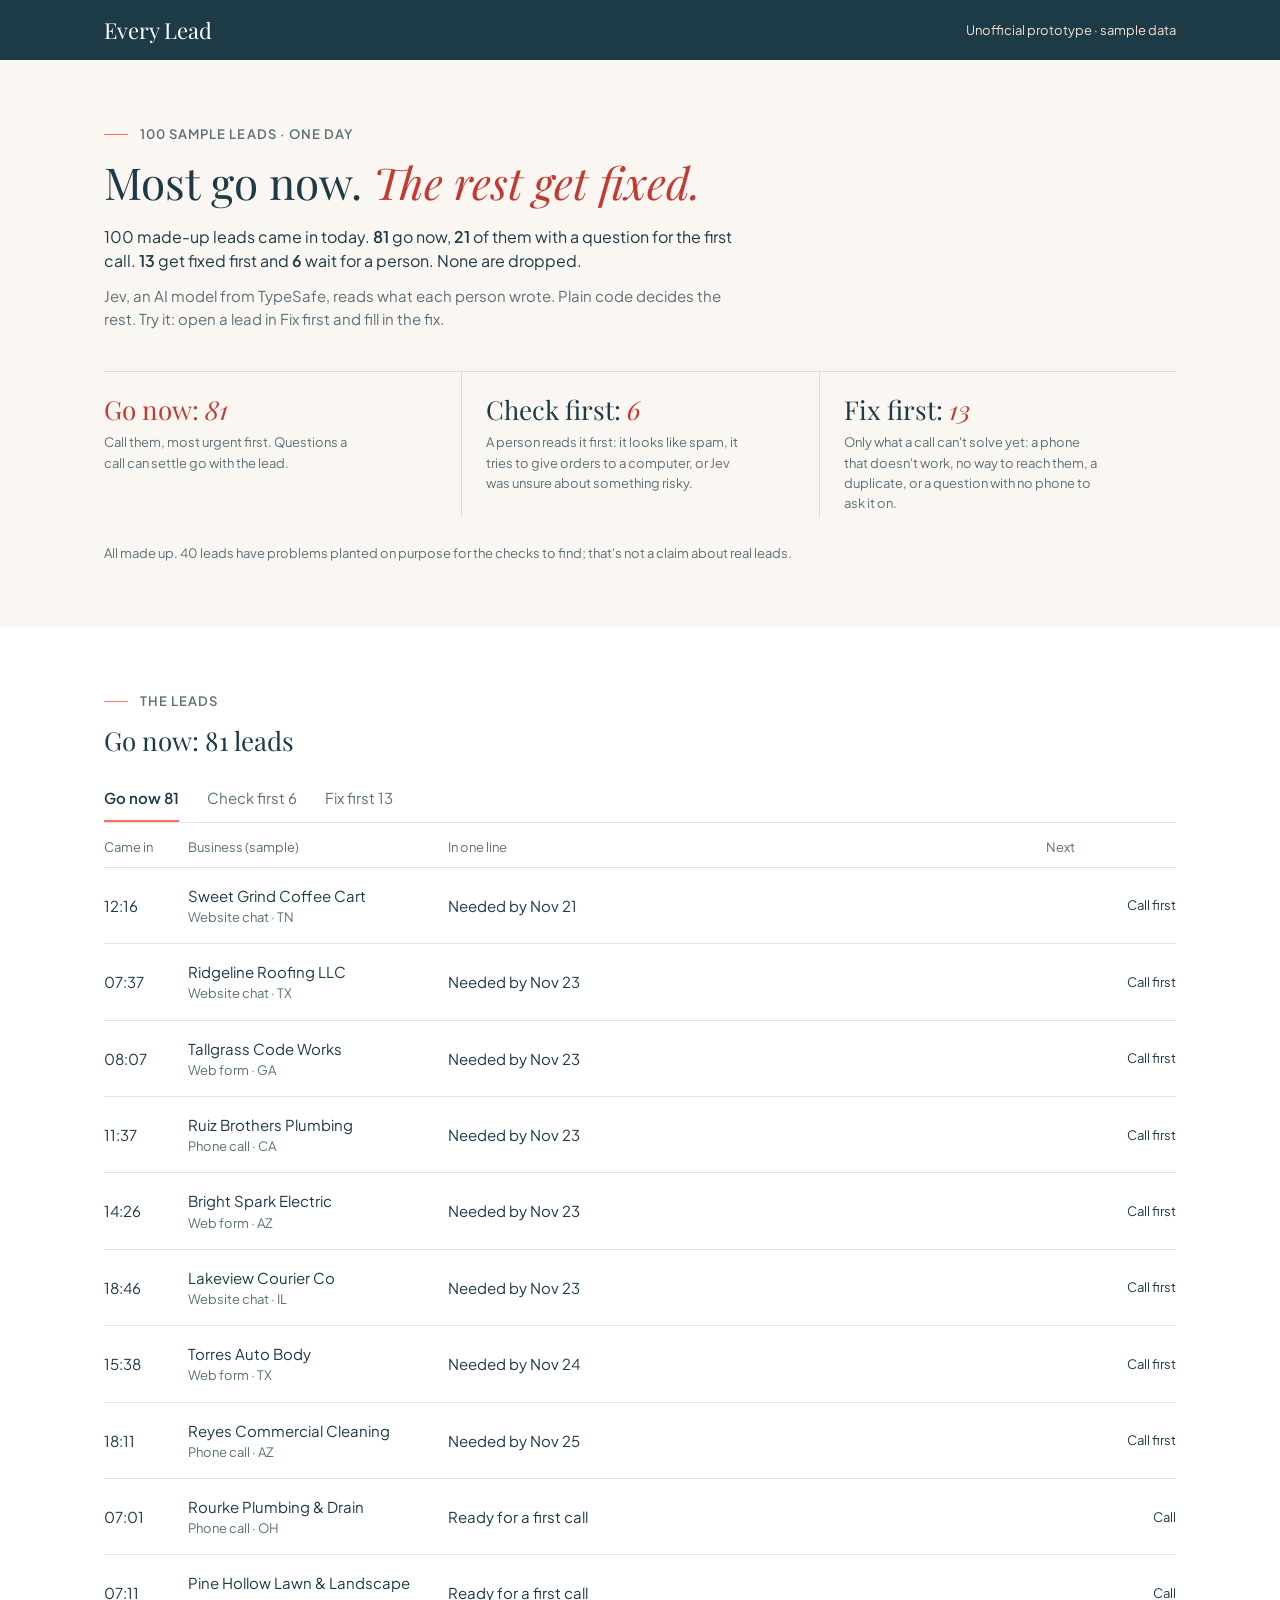
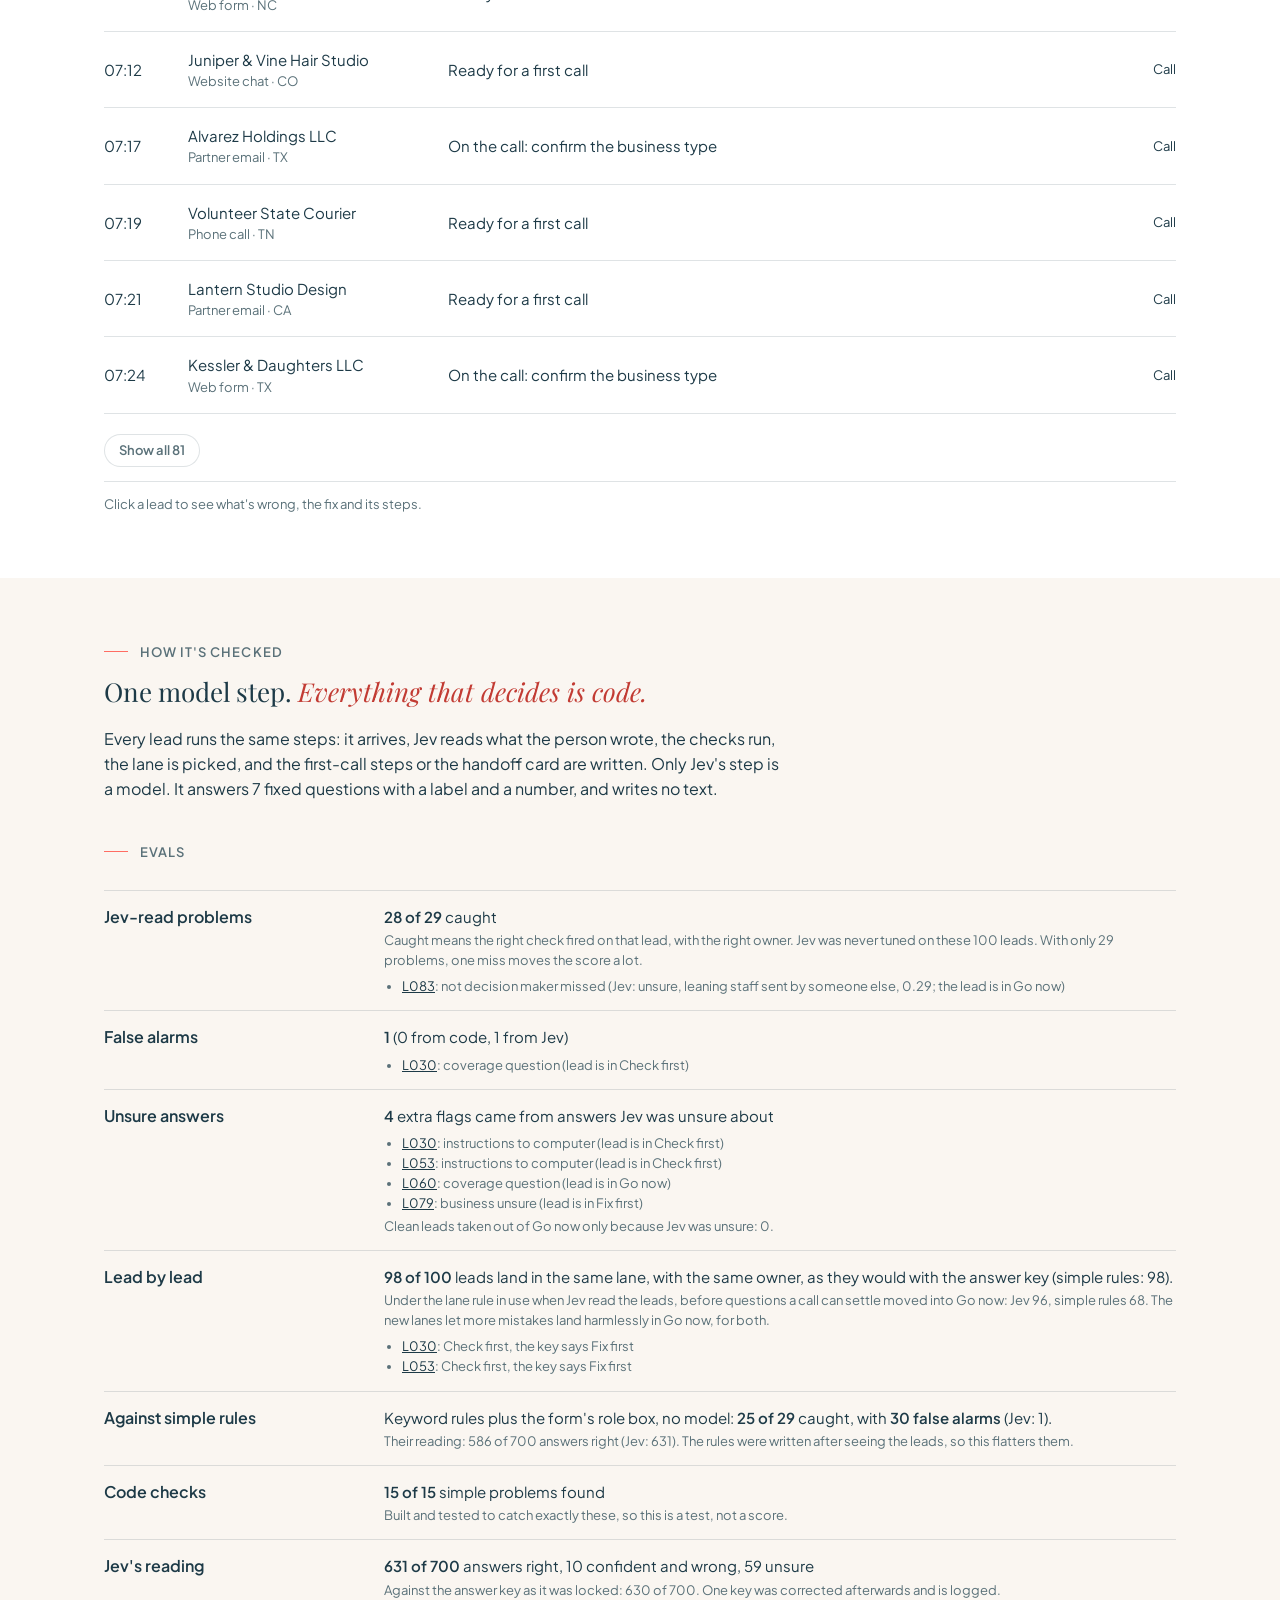
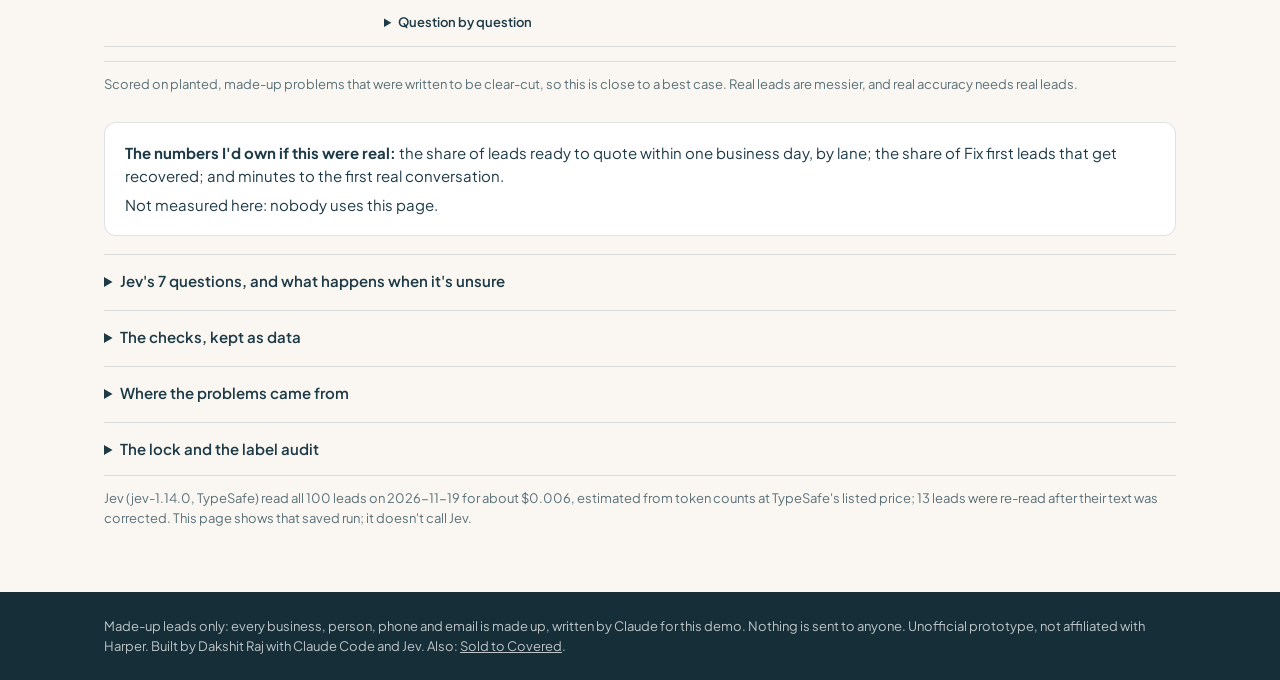
==== site/index.html @ af7e6e5b "Every Lead: first public version" ====
<!doctype html>
<html lang="en">
<head>
<meta charset="utf-8">
<meta name="viewport" content="width=device-width, initial-scale=1">
<title>Every Lead: one day of leads, sorted (unofficial prototype)</title>
<link rel="preconnect" href="https://fonts.googleapis.com">
<link rel="preconnect" href="https://fonts.gstatic.com" crossorigin>
<link href="https://fonts.googleapis.com/css2?family=Playfair+Display:ital@0;1&family=Plus+Jakarta+Sans:wght@400;600&display=swap" rel="stylesheet">
<link rel="stylesheet" href="style.css">
<link rel="icon" href="data:image/svg+xml,%3Csvg xmlns='http://www.w3.org/2000/svg' viewBox='0 0 16 16'%3E%3Crect width='16' height='16' rx='3' fill='%231d3a47'/%3E%3Ccircle cx='8' cy='8' r='3' fill='%23ff6d63'/%3E%3C/svg%3E">
</head>
<body>
<header class="top">
  <div class="wrap top-inner">
    <a class="brand" href="#">Every Lead</a>
    <span class="tag">Unofficial prototype · sample data</span>
  </div>
</header>
<div class="preview-note" id="preview-note" hidden><div class="wrap">Design preview: Jev hasn't read these leads yet, so the answer key stands in for its answers. Not for publishing.</div></div>

<main>
  <section class="band cream">
    <div class="wrap">
      <p class="eyebrow"><span id="h-eyebrow">100 sample leads · one day</span></p>
      <h1>Most go now. <em>The rest get fixed.</em></h1>
      <p class="lead" id="h-lead"></p>
      <p class="lead small">Jev, an AI model from TypeSafe, reads what each person wrote. Plain code decides the rest. Try it: open a lead in Fix first and fill in the fix.</p>
      <div class="strip" id="h-strip"></div>
      <p class="caption">All made up. 40 leads have problems planted on purpose for the checks to find; that's not a claim about real leads.</p>
    </div>
  </section>

  <section class="band">
    <div class="wrap">
      <div class="head-row">
        <div>
          <p class="eyebrow">The leads</p>
          <h2 id="l-title"></h2>
        </div>
      </div>
      <div class="tabs" id="l-tabs" role="tablist"></div>
      <div id="l-rows"></div>
      <p class="caption" id="l-caption">Click a lead to see what's wrong, the fix, and its steps.</p>
    </div>
  </section>

  <section class="band cream">
    <div class="wrap">
      <p class="eyebrow">How it's checked</p>
      <h2>One model step. <em>Everything that decides is code.</em></h2>
      <p class="body-text">Every lead runs the same steps: it arrives, Jev reads what the person wrote, the checks run, the lane is picked, and the first-call steps or the handoff card are written. Only Jev's step is a model. It answers 7 fixed questions with a label and a number, and writes no text.</p>

      <p class="eyebrow gap">Evals</p>
      <div class="scores" id="k-scores"></div>

      <div class="own" id="k-own"></div>

      <details class="more-info block"><summary>Jev's 7 questions, and what happens when it's unsure</summary><ol class="qlist" id="k-questions"></ol></details>
      <details class="more-info block"><summary>The checks, kept as data</summary><div class="checks-list" id="k-checks"></div></details>
      <details class="more-info block"><summary>Where the problems came from</summary><p class="body-text" id="k-source"></p></details>
      <details class="more-info block"><summary>The lock and the label audit</summary><p class="body-text" id="k-lock"></p><p class="body-text" id="k-audit"></p></details>
      <p class="caption" id="k-run"></p>
    </div>
  </section>
</main>

<aside class="panel" id="panel" hidden role="dialog" aria-modal="true" aria-label="Lead detail" tabindex="-1">
  <div class="panel-inner" id="panel-body"></div>
</aside>
<div class="scrim" id="scrim" hidden></div>

<footer class="foot">
  <div class="wrap">Made-up leads only: every business, person, phone and email is made up, written by Claude for this demo. Nothing is sent to anyone. Unofficial prototype, not affiliated with Harper. Built by Dakshit Raj with Claude Code and Jev. Also: <a href="https://duckky153.github.io/sold-to-covered/">Sold to Covered</a>.</div>
</footer>

<script type="module" src="app.js"></script>
</body>
</html>
---- site/style.css ----
/* The look: slate navy, one coral accent, warm cream,
   peach fields, Playfair Display headlines with a coral italic phrase, Plus Jakarta Sans for the rest.
   Two weights (400, 600). Sizes: 44 / 26 / 16 / 13. */
:root {
  --navy: #1d3a47;
  --navy-deep: #152e38;
  --coral: #ff6d63;
  --coral-ink: #d9483f;
  --cream: #faf6f1;
  --peach: #f6e1ce;
  --slate: #5a7179;
  --line: rgba(29, 58, 71, 0.14);
  --white: #ffffff;
  --serif: "Playfair Display", Georgia, "Times New Roman", serif;
  --sans: "Plus Jakarta Sans", -apple-system, "Segoe UI", Helvetica, Arial, sans-serif;
}
* { box-sizing: border-box; }
html { -webkit-text-size-adjust: 100%; }
body { margin: 0; font: 400 16px/1.55 var(--sans); color: var(--navy); background: var(--white); }
[hidden] { display: none !important; }
a { color: inherit; }
code { font: 400 13px/1 ui-monospace, Menlo, monospace; background: var(--peach); padding: 2px 6px; border-radius: 4px; }
.wrap { max-width: 1120px; margin: 0 auto; padding-left: max(24px, env(safe-area-inset-left)); padding-right: max(24px, env(safe-area-inset-right)); }

/* Top bar */
.top { background: var(--navy); color: var(--white); position: sticky; top: 0; z-index: 5; }
.top-inner { display: flex; align-items: center; gap: 32px; min-height: 60px; }
.brand { font: 400 22px/1 var(--serif); text-decoration: none; color: var(--white); }
.views { display: flex; gap: 24px; }
.views a { font-size: 15px; text-decoration: none; color: rgba(255, 255, 255, 0.75); padding: 19px 0 17px; border-bottom: 2px solid transparent; }
.views a.on { color: var(--white); border-bottom-color: var(--coral); }
.tag { margin-left: auto; font-size: 13px; color: var(--peach); }

/* Bands */
.band { padding-block: 64px; }
.band.cream { background: var(--cream); }
.eyebrow { display: flex; align-items: center; gap: 12px; margin: 0 0 14px; font-size: 13px; font-weight: 600; letter-spacing: 0.08em; text-transform: uppercase; color: var(--slate); }
.eyebrow::before { content: ""; width: 24px; height: 1px; background: var(--coral); flex: none; }
.eyebrow.gap { margin-top: 40px; }
h1 { font: 400 44px/1.1 var(--serif); margin: 0 0 18px; }
h2 { font: 400 26px/1.2 var(--serif); margin: 0 0 20px; }
h1 em, h2 em { color: var(--coral); font-style: italic; }
.lead { font-size: 16px; max-width: 640px; margin: 0; color: var(--navy); }
.lead b { font-weight: 600; }
.body-text { max-width: 680px; margin: 0 0 28px; }
.caption { font-size: 13px; color: var(--slate); margin: 14px 0 0; padding-top: 12px; border-top: 1px solid var(--line); }

/* Hero strip: three columns divided by hairlines, also the queue filters */
.strip { display: grid; grid-template-columns: repeat(3, 1fr); margin-top: 40px; border-top: 1px solid var(--line); }
.strip .cell { padding: 22px 24px 4px; border-left: 1px solid var(--line); }
.strip .cell:first-child { border-left: 0; padding-left: 0; }
.strip + .caption { border-top: 0; max-width: 760px; }
.btn.ghost { display: inline-block; border-color: var(--line); color: var(--slate); }
.panel:focus { outline: none; }
.strip .n { font: 400 26px/1.2 var(--serif); }
.strip .n em { color: var(--coral); }
.strip .d { display: block; font-size: 13px; color: var(--slate); margin-top: 6px; max-width: 260px; }
.strip button:focus-visible { outline: 2px solid var(--coral); outline-offset: 4px; }

/* Queue */
.head-row { display: flex; justify-content: space-between; align-items: flex-end; gap: 24px; }
.progress { margin: 0 0 22px; font-size: 13px; color: var(--slate); }
.progress b { font-weight: 600; color: var(--navy); }
.tabs { display: flex; gap: 28px; border-bottom: 1px solid var(--line); margin-bottom: 4px; overflow-x: auto; }
.tabs button { all: unset; cursor: pointer; font-size: 15px; color: var(--slate); padding: 10px 0; border-bottom: 2px solid transparent; white-space: nowrap; }
.tabs button.on { color: var(--navy); font-weight: 600; border-bottom-color: var(--coral); }
.tabs button:focus-visible { outline: 2px solid var(--coral); }
.row { display: grid; grid-template-columns: 72px 220px 1fr 150px 108px; gap: 20px; align-items: center; padding: 16px 0; border-bottom: 1px solid var(--line); cursor: pointer; }
.row:hover { background: linear-gradient(90deg, transparent, var(--cream) 8%, var(--cream) 92%, transparent); }
.row.head { cursor: default; padding: 10px 0; font-size: 13px; color: var(--slate); background: none; }
.row .date { font-size: 15px; }
.row .who { font-size: 15px; }
.row .biz { font-size: 13px; color: var(--slate); display: block; }
.row .what { min-width: 0; }
.row.done { color: var(--slate); }
.row.done .what { text-decoration: line-through; text-decoration-color: var(--line); }
.status { justify-self: end; font-size: 13px; }
.btn { font: 600 13px/1 var(--sans); color: var(--navy); background: var(--white); border: 1px solid var(--navy); border-radius: 999px; padding: 9px 14px; cursor: pointer; white-space: nowrap; }
.btn:hover { background: var(--navy); color: var(--white); }
.btn.primary { background: var(--coral); border-color: var(--coral); color: var(--white); }
.btn.primary:hover { background: var(--coral-ink); border-color: var(--coral-ink); }
.state { font-size: 13px; color: var(--slate); }
.empty { padding: 40px 0; color: var(--slate); }
.more { margin-top: 20px; }
.more:empty { display: none; }

/* Checks list */
.checks { border-top: 1px solid var(--line); }
.check { display: grid; grid-template-columns: 260px 1fr 110px 150px; gap: 24px; padding: 16px 0; border-bottom: 1px solid var(--line); align-items: baseline; }
.check .name { font-weight: 600; }
.check .why { font-size: 15px; color: var(--slate); }
.check .count { font-size: 15px; }
.check .who { font-size: 15px; }
.evals { margin-top: 32px; display: flex; flex-wrap: wrap; gap: 8px 28px; align-items: baseline; padding: 20px 24px; background: var(--white); border: 1px solid var(--line); border-radius: 12px; }
.evals .k { font-size: 13px; font-weight: 600; letter-spacing: 0.08em; text-transform: uppercase; color: var(--slate); }
.evals .pass { color: var(--navy); font-weight: 600; }
.evals .fail { color: var(--coral-ink); font-weight: 600; }

/* Side panel */
.scrim { position: fixed; inset: 0; background: rgba(21, 46, 56, 0.35); z-index: 8; }
.panel { position: fixed; top: 0; right: 0; bottom: 0; width: min(480px, 100%); background: var(--white); z-index: 9; overflow-y: auto; border-left: 1px solid var(--line); }
.panel-inner { padding: 28px 28px 48px; }
.panel-top { display: flex; justify-content: space-between; align-items: flex-start; gap: 16px; margin-bottom: 20px; }
.panel h3 { font: 400 26px/1.2 var(--serif); margin: 0; }
.panel .sub { font-size: 13px; color: var(--slate); margin: 4px 0 0; }
.close { all: unset; cursor: pointer; font-size: 13px; font-weight: 600; color: var(--slate); padding: 6px 0; }
.close:focus-visible { outline: 2px solid var(--coral); }
.fields { display: grid; grid-template-columns: 1fr 1fr; gap: 10px 12px; margin-bottom: 8px; }
.field .l { display: block; font-size: 11px; font-weight: 600; letter-spacing: 0.08em; text-transform: uppercase; color: var(--slate); margin-bottom: 4px; }
.field .v { display: block; background: var(--peach); border: 1px solid transparent; border-radius: 6px; padding: 8px 10px; font-size: 15px; min-height: 38px; overflow-wrap: anywhere; }
.field.hit .v { background: var(--white); border-color: var(--coral); }
.field.wide { grid-column: 1 / -1; }
.flag { margin-top: 28px; padding-top: 20px; border-top: 1px solid var(--line); }
.flag .says { font-weight: 600; margin: 0 0 4px; display: flex; gap: 10px; align-items: baseline; }
.flag .says::before { content: ""; width: 8px; height: 8px; border-radius: 50%; background: var(--coral); flex: none; transform: translateY(-2px); }
.flag.done .says::before { background: var(--slate); }
.flag .meta { font-size: 13px; color: var(--slate); margin: 0 0 14px 18px; }
.next { margin: 16px 0 0; }
.next .l, .msg .l { display: block; font-size: 11px; font-weight: 600; letter-spacing: 0.08em; text-transform: uppercase; color: var(--slate); margin-bottom: 4px; }
.msg { margin-top: 16px; }
.msg p { margin: 0; padding: 12px 14px; background: var(--cream); border-radius: 6px; font-size: 15px; }
.msg .row-btns { margin-top: 8px; display: flex; gap: 10px; align-items: center; }
details.howto { margin-top: 14px; font-size: 15px; }
details.howto summary { cursor: pointer; font-weight: 600; font-size: 13px; color: var(--navy); }
details.howto dl { margin: 10px 0 0; display: grid; grid-template-columns: 110px 1fr; gap: 6px 14px; }
details.howto dt { font-size: 13px; color: var(--slate); }
details.howto dd { margin: 0; }
.actions { display: flex; flex-wrap: wrap; gap: 10px; margin-top: 18px; }
.reason { display: flex; flex-wrap: wrap; gap: 10px; margin-top: 12px; align-items: center; }
.reason input { flex: 1 1 220px; font: 400 15px var(--sans); color: var(--navy); border: 1px solid var(--line); border-radius: 6px; padding: 9px 10px; }
.reason input:focus { outline: 2px solid var(--coral); border-color: transparent; }
.done-note { font-size: 13px; color: var(--slate); margin-top: 14px; }
.link { all: unset; cursor: pointer; font-size: 13px; color: var(--slate); text-decoration: underline; }

/* Adoption */
.session { margin: 22px 0 0; font-size: 13px; color: var(--slate); }
.session b { color: var(--navy); font-weight: 600; }
.weeks { display: grid; grid-template-columns: repeat(3, 1fr); border-top: 1px solid var(--line); }
.week { padding: 24px 24px 8px; border-left: 1px solid var(--line); }
.week:first-child { border-left: 0; padding-left: 0; }
.week .n { font: 400 44px/1.1 var(--serif); }
.week.best .n { color: var(--coral); }
.week .l { font-weight: 600; margin-top: 8px; }
.week .d { font-size: 13px; color: var(--slate); }
.table-scroll { overflow-x: auto; }
table { border-collapse: collapse; width: 100%; font-size: 15px; }
th { text-align: left; font-size: 13px; font-weight: 400; color: var(--slate); padding: 10px 12px 10px 0; border-bottom: 1px solid var(--line); white-space: nowrap; }
td { padding: 12px 12px 12px 0; border-bottom: 1px solid var(--line); white-space: nowrap; }
td.num, th.num { text-align: right; }
td.bad { color: var(--coral-ink); font-weight: 600; }
td.off { color: var(--slate); }
table.days { max-width: 640px; }
.two { display: grid; grid-template-columns: 1.1fr 1fr; gap: 56px; }
.log { list-style: none; margin: 0; padding: 0; border-top: 1px solid var(--line); }
.log li { display: grid; grid-template-columns: 64px 1fr; gap: 16px; padding: 14px 0; border-bottom: 1px solid var(--line); font-size: 15px; }
.log .when { font-size: 13px; color: var(--slate); padding-top: 2px; }

/* Practice */
.sub-inline { font: 400 15px/1 var(--sans); color: var(--slate); margin-left: 8px; }
.practice { display: grid; grid-template-columns: 1.4fr 1fr; gap: 48px; align-items: start; margin-top: 8px; }
.p-side .q { font-weight: 600; margin: 0 0 12px; }
.opt { display: flex; align-items: center; gap: 12px; padding: 11px 0; border-bottom: 1px solid var(--line); cursor: pointer; font-size: 15px; }
.opt input { width: 18px; height: 18px; accent-color: var(--navy); margin: 0; flex: none; }
.opt .why { font-style: normal; font-size: 13px; margin-left: auto; color: var(--coral-ink); }
.opt.right span { font-weight: 600; }
.opt.missed span, .opt.wrong span { color: var(--coral-ink); font-weight: 600; }
.p-verdict { margin: 20px 0 16px; padding: 14px 16px; border-radius: 8px; background: var(--cream); font-size: 15px; }
.p-verdict p { margin: 4px 0; }
.p-verdict .says-big { font: 400 22px/1.2 var(--serif); margin-bottom: 8px; }
.p-verdict.no .says-big { color: var(--coral-ink); }
.p-side > .btn[data-p="check"] { margin-top: 20px; }
.btn:disabled { opacity: 0.4; cursor: default; }
.p-review { border-top: 1px solid var(--line); margin: 8px 0 28px; max-width: 560px; }
.p-rev-row { display: flex; justify-content: space-between; gap: 16px; padding: 10px 0; border-bottom: 1px solid var(--line); font-size: 15px; }
.p-rev-row .miss { color: var(--coral-ink); text-align: right; }

.foot { background: var(--navy-deep); color: rgba(255, 255, 255, 0.72); font-size: 13px; padding-block: 24px; }

/* Phone */
@media (max-width: 760px) {
  .wrap { padding-left: max(16px, env(safe-area-inset-left)); padding-right: max(16px, env(safe-area-inset-right)); }
  .top-inner { gap: 18px; flex-wrap: wrap; min-height: 0; padding-top: 12px; }
  .tag { margin-left: 0; width: 100%; padding-bottom: 10px; font-size: 12px; order: 3; }
  .views a { padding: 6px 0 8px; }
  .band { padding-block: 40px; }
  h1 { font-size: 34px; }
  .strip, .weeks { grid-template-columns: 1fr; }
  .strip .cell, .week { border-left: 0; border-bottom: 1px solid var(--line); padding: 16px 0; }
  .head-row { display: block; }
  .row { grid-template-columns: 1fr auto; gap: 4px 12px; padding: 14px 0; }
  .row.head { display: none; }
  .row .date { grid-column: 1; grid-row: 1; font-size: 13px; color: var(--slate); }
  .row .ord { grid-column: 1; grid-row: 2; }
  .row .what { grid-column: 1 / -1; grid-row: 3; }
  .row .who { grid-column: 1 / -1; grid-row: 4; font-size: 13px; color: var(--slate); }
  .row .status { grid-column: 2; grid-row: 1 / 3; }
  .check { grid-template-columns: 1fr auto; gap: 4px 12px; }
  .check .why { grid-column: 1 / -1; }
  .check .who { grid-column: 1 / -1; font-size: 13px; color: var(--slate); }
  .two { grid-template-columns: 1fr; gap: 8px; }
  .fields { grid-template-columns: 1fr; }
  .practice { grid-template-columns: 1fr; gap: 24px; }
  .practice .fields { grid-template-columns: 1fr 1fr; }
  .views { gap: 18px; }
  .sub-inline { display: block; margin: 6px 0 0; }
  .panel-inner { padding: 20px 16px 40px; }
}

/* ---------- Every Lead additions ---------- */
.preview-note { background: var(--peach); color: var(--navy); font-size: 13px; padding: 10px 0; }
.strip .cell button { all: unset; cursor: pointer; display: block; }
.strip .cell.on .n { color: var(--coral); }
.row.lead-row { grid-template-columns: 64px 220px 1fr 210px 150px; }
.row .lane-tag { font-size: 13px; color: var(--slate); }
.row .one { font-size: 15px; }
.row .note-q { font-size: 13px; color: var(--slate); display: block; }
.card { margin-top: 4px; padding: 18px 18px 16px; border: 1px solid var(--coral); border-radius: 10px; background: var(--white); }
.card.person { border-color: var(--navy); }
.card .waiting { font-weight: 600; margin: 0 0 12px; }
.card dl { margin: 0; display: grid; grid-template-columns: 112px 1fr; gap: 8px 14px; font-size: 15px; }
.card dt { font-size: 13px; color: var(--slate); padding-top: 1px; }
.card dd { margin: 0; }
.card dd p { margin: 0 0 6px; }
.card dd p:last-child { margin-bottom: 0; }
.sec { margin-top: 26px; padding-top: 18px; border-top: 1px solid var(--line); }
.sec > .l { display: block; font-size: 11px; font-weight: 600; letter-spacing: 0.08em; text-transform: uppercase; color: var(--slate); margin-bottom: 8px; }
.wrote { margin: 0; padding: 12px 14px; background: var(--cream); border-radius: 6px; font-size: 15px; white-space: pre-wrap; overflow-wrap: anywhere; }
.reads { list-style: none; margin: 0; padding: 0; font-size: 15px; }
.reads li { display: grid; grid-template-columns: 1fr auto; gap: 12px; padding: 6px 8px; border-bottom: 1px solid var(--line); }
.reads li.used { outline: 1px solid var(--coral); outline-offset: -1px; border-radius: 4px; }
.reads .q { color: var(--slate); font-size: 13px; }
.reads .a { text-align: right; }
.reads .u { color: var(--coral-ink); font-size: 13px; }
.steps { list-style: none; margin: 0; padding: 0; font-size: 14px; }
.steps li { display: grid; grid-template-columns: 1fr 74px; gap: 12px; padding: 7px 0; border-bottom: 1px solid var(--line); }
.steps .lab { font-size: 11px; font-weight: 600; letter-spacing: 0.08em; color: var(--slate); text-align: right; padding-top: 2px; }
.steps .lab.MODEL { color: var(--coral-ink); }
.steps li.next { color: var(--slate); }
.fixform { margin-top: 14px; display: grid; gap: 10px; }
.fixform label { font-size: 13px; color: var(--slate); display: grid; gap: 4px; }
.fixform input, .fixform select { font: 400 15px var(--sans); color: var(--navy); border: 1px solid var(--line); border-radius: 6px; padding: 9px 10px; background: var(--white); }
.fixform input:focus, .fixform select:focus { outline: 2px solid var(--coral); border-color: transparent; }
.fix-result { font-size: 13px; margin: 6px 0 0; }
.fix-result.bad { color: var(--coral-ink); }
.checks-list { border-top: 1px solid var(--line); }
.checks-list .c { display: grid; grid-template-columns: 240px 1fr 170px; gap: 20px; padding: 13px 0; border-bottom: 1px solid var(--line); font-size: 15px; align-items: baseline; }
.checks-list .c .by { font-size: 13px; color: var(--slate); }
.scores { margin-top: 28px; border-top: 1px solid var(--line); }
.scores .s { display: grid; grid-template-columns: 260px 1fr; gap: 20px; padding: 14px 0; border-bottom: 1px solid var(--line); align-items: baseline; }
.scores .s .k { font-weight: 600; }
.scores .s .v { font-size: 15px; }
.scores .s .v b { font-weight: 600; }
.scores .s .v small { display: block; color: var(--slate); font-size: 13px; margin-top: 2px; }
.missed-list { margin: 6px 0 0; padding-left: 18px; font-size: 13px; color: var(--slate); }
details.more-info { margin-top: 12px; font-size: 15px; }
details.more-info summary { cursor: pointer; font-size: 13px; font-weight: 600; }
.own { margin-top: 28px; padding: 18px 20px; background: var(--white); border: 1px solid var(--line); border-radius: 12px; font-size: 15px; }
.own p { margin: 0 0 6px; }
.own p:last-child { margin: 0; }
.qlist { margin: 0; padding-left: 20px; font-size: 15px; }
.qlist li { margin-bottom: 6px; }
.qlist .why { color: var(--slate); font-size: 13px; }
@media (max-width: 760px) {
  .row.lead-row { grid-template-columns: 1fr auto; }
  .checks-list .c, .scores .s { grid-template-columns: 1fr; gap: 4px; }
  .card dl { grid-template-columns: 1fr; gap: 2px; }
  .card dt { margin-top: 8px; }
}
.row .bizcell, .row .ownercell { font-size: 15px; min-width: 0; }
.missed-list a, .scores a { color: var(--navy); }
@media (max-width: 760px) {
  .row.lead-row { grid-template-columns: 1fr auto; gap: 2px 12px; }
  .row.lead-row .date { grid-column: 1; grid-row: 1; font-size: 13px; color: var(--slate); }
  .row.lead-row .status { grid-column: 2; grid-row: 1; }
  .row.lead-row .bizcell { grid-column: 1 / -1; grid-row: 2; }
  .row.lead-row .what { grid-column: 1 / -1; grid-row: 3; }
  .row.lead-row .ownercell { grid-column: 1 / -1; grid-row: 4; font-size: 13px; color: var(--slate); }
}
.scores .s .v { min-width: 0; }
.table-scroll { overflow-x: auto; max-width: 100%; }
.scores table td, .scores table th { white-space: nowrap; }

/* Round 3 */
.lead.small { font-size: 15px; color: var(--slate); margin-top: 10px; }
h1 em, h2 em, .strip .n em, .strip .cell.on .n { color: #c23b33; }
.btn.primary { background: #c23b33; border-color: #c23b33; }
.btn.primary:hover { background: #a8322b; border-color: #a8322b; }
.panel-top { position: sticky; top: 0; background: var(--white); z-index: 2; padding: 14px 0 12px; margin: -14px 0 16px; border-bottom: 1px solid var(--line); }
.result { margin: 0 0 16px; padding: 12px 14px; border-radius: 8px; font-size: 15px; }
.result.ok { background: #e7f2ec; border: 1px solid #8fbfa3; }
.result.bad { background: #fbe9e7; border: 1px solid #e3a49e; }
.result:focus { outline: 2px solid var(--navy); outline-offset: 2px; }
.sec.first { border-top: 0; margin-top: 0; padding-top: 0; }
.fixwrap { margin-top: 14px; padding-top: 14px; border-top: 1px solid var(--line); }
.fixform { display: grid; gap: 10px; }
.fixform input, .fixform select, .reason input { font-size: 16px; }
.fixform .actions { display: flex; flex-wrap: wrap; gap: 10px; align-items: center; }
.reason { display: flex; flex-wrap: wrap; gap: 10px; margin-top: 10px; align-items: center; }
.reason input { flex: 1 1 200px; }
.steps li { grid-template-columns: 1fr 96px; }
.steps .lab { white-space: nowrap; }
dl.evidence { display: grid; grid-template-columns: 150px 1fr; gap: 6px 12px; margin: 0 0 8px; font-size: 15px; }
dl.evidence dt { font-size: 13px; color: var(--slate); }
dl.evidence dd { margin: 0; overflow-wrap: anywhere; }
dl.evidence dd.hit { color: #c23b33; font-weight: 600; }
.row.lead-row { grid-template-columns: 64px 240px 1fr 130px; }
.checks-list .c.head { font-size: 13px; color: var(--slate); }
details.more-info.block { margin-top: 18px; border-top: 1px solid var(--line); padding-top: 14px; }
details.more-info.block summary { font-size: 15px; }
@media (max-width: 760px) {
  .top-inner { padding-top: 8px; }
  .tag { padding-bottom: 6px; font-size: 11px; }
  .brand { font-size: 19px; }
  dl.evidence { grid-template-columns: 1fr; }
  .row.lead-row { grid-template-columns: 1fr auto; }
}
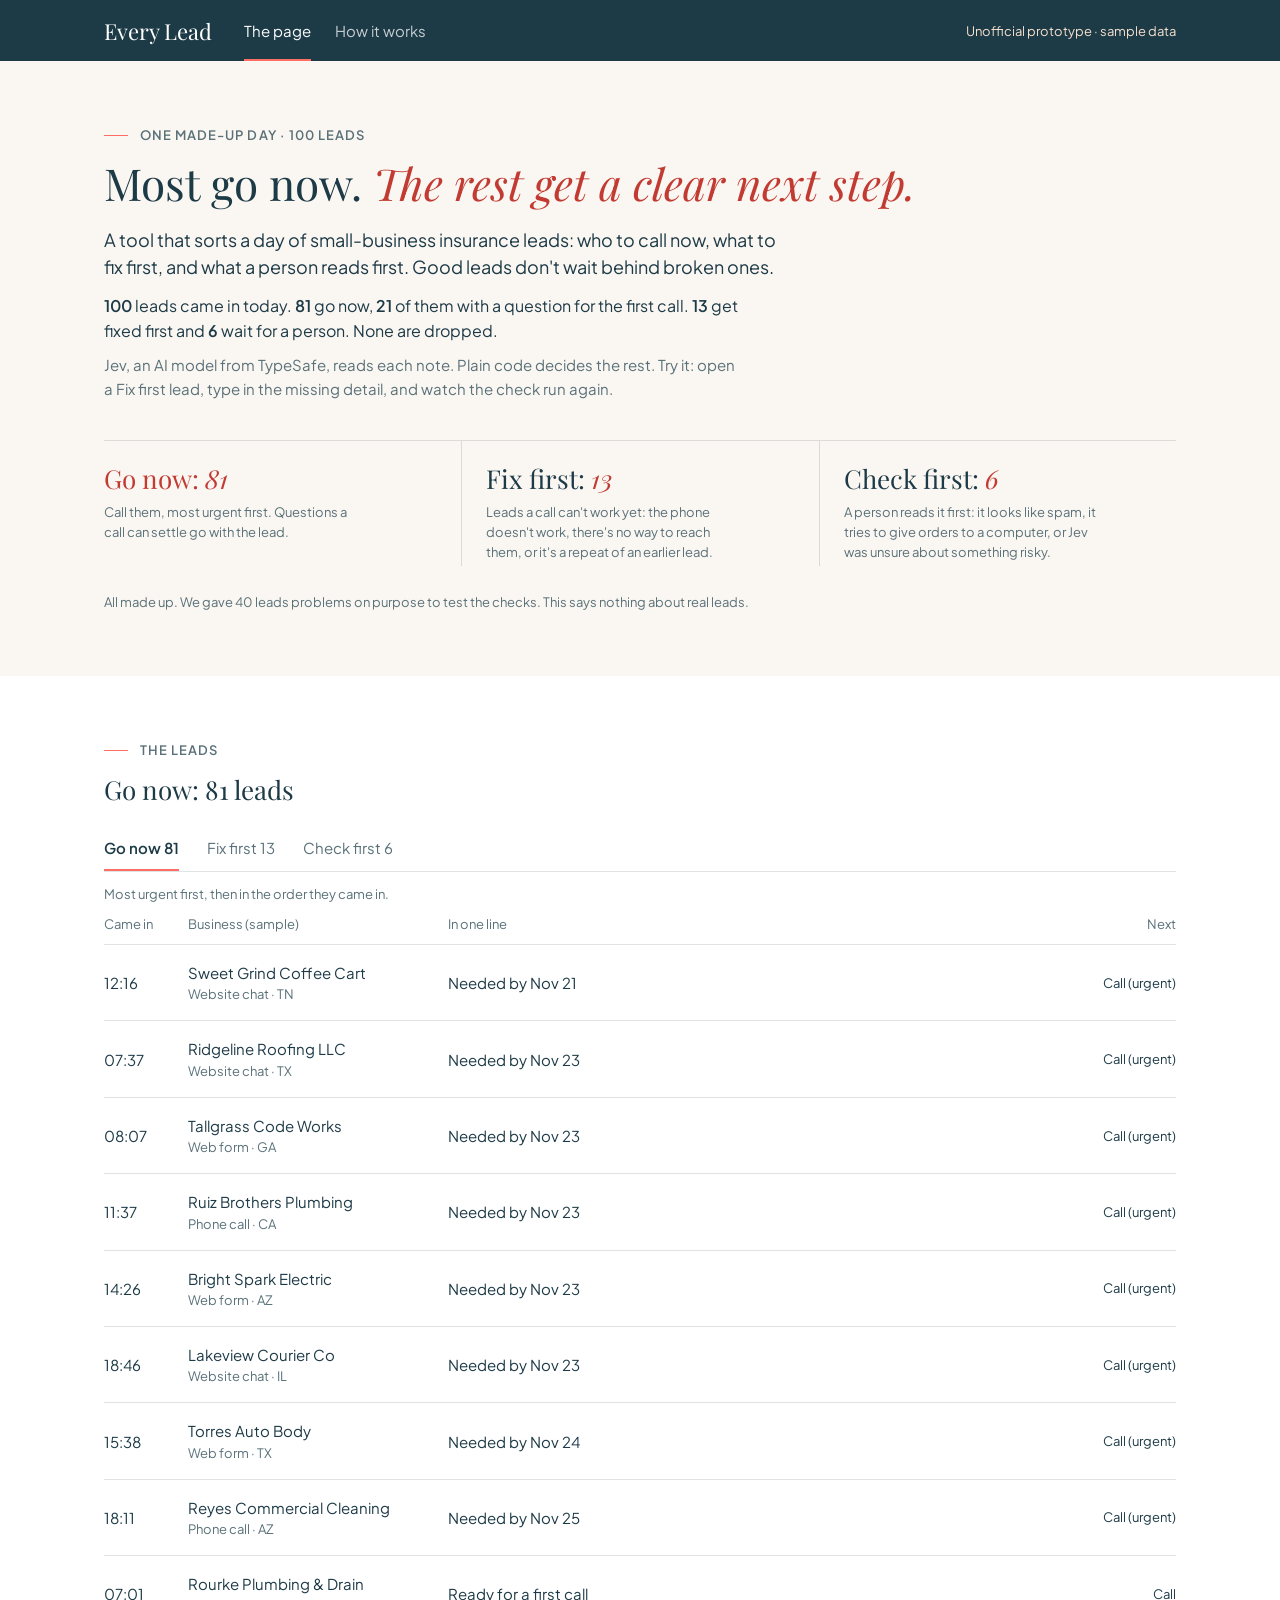
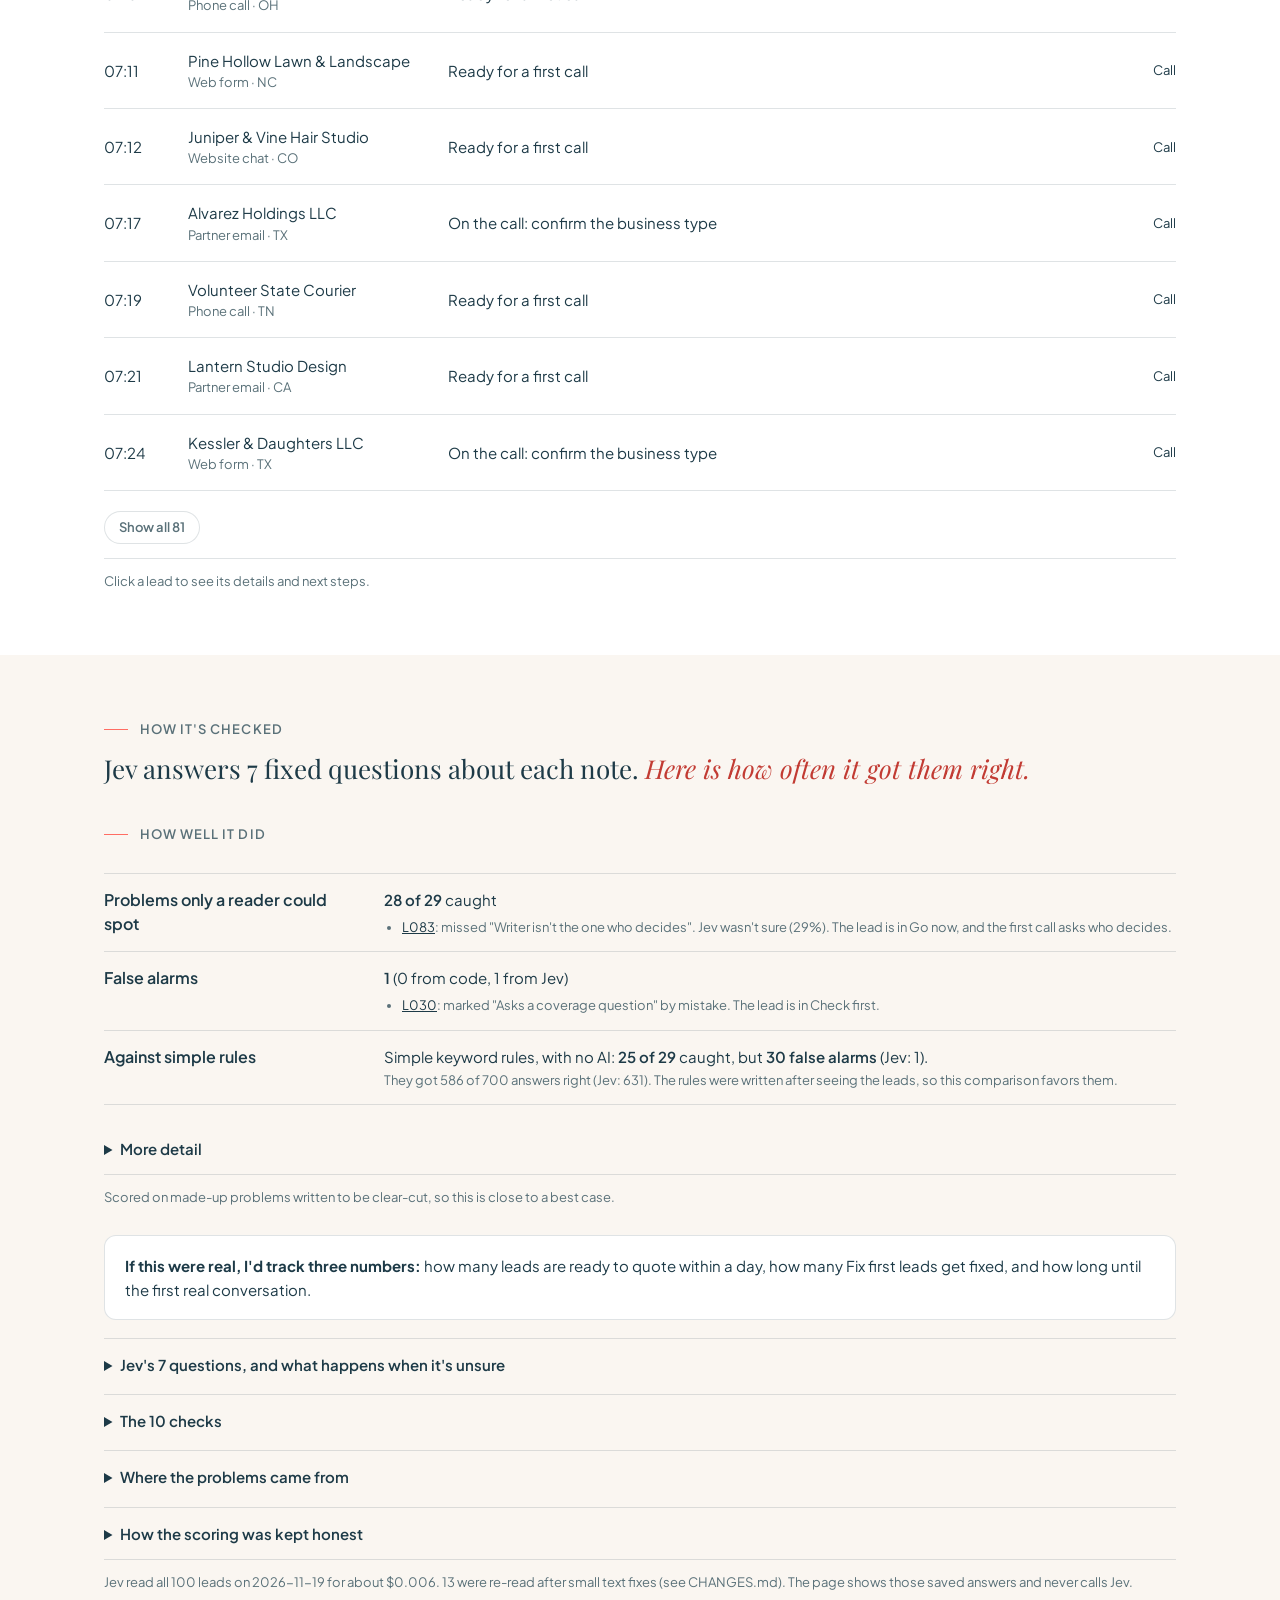
==== commit 7547bd6a: "Plainer page, a How it works write-up, phone fixes, trimmed pages; Actions on Node 24" ====
--- a/site/index.html
+++ b/site/index.html
@@ -14,6 +14,7 @@
 <header class="top">
   <div class="wrap top-inner">
     <a class="brand" href="#">Every Lead</a>
+    <nav class="views" aria-label="Pages"><a href="./" class="on">The page</a><a href="how-it-works.html">How it works</a></nav>
     <span class="tag">Unofficial prototype · sample data</span>
   </div>
 </header>
@@ -22,12 +23,13 @@
 <main>
   <section class="band cream">
     <div class="wrap">
-      <p class="eyebrow"><span id="h-eyebrow">100 sample leads · one day</span></p>
-      <h1>Most go now. <em>The rest get fixed.</em></h1>
-      <p class="lead" id="h-lead"></p>
-      <p class="lead small">Jev, an AI model from TypeSafe, reads what each person wrote. Plain code decides the rest. Try it: open a lead in Fix first and fill in the fix.</p>
+      <p class="eyebrow"><span id="h-eyebrow">One made-up day · <span data-num="total">100</span> leads</span></p>
+      <h1>Most go now. <em>The rest get a clear next step.</em></h1>
+      <p class="lead intro">A tool that sorts a day of small-business insurance leads: who to call now, what to fix first, and what a person reads first. Good leads don't wait behind broken ones.</p>
+      <p class="lead" id="h-lead"><b data-num="total">100</b> leads came in today. <b data-num="go_now">81</b> go now, <b data-num="go_now_with_questions">21</b> of them with a question for the first call. <b data-num="fix_first">13</b> get fixed first and <b data-num="check_first">6</b> wait for a person. None are dropped.</p>
+      <p class="lead small">Jev, an AI model from TypeSafe, reads each note. Plain code decides the rest. Try it: open a Fix first lead, type in the missing detail, and watch the check run again.</p>
       <div class="strip" id="h-strip"></div>
-      <p class="caption">All made up. 40 leads have problems planted on purpose for the checks to find; that's not a claim about real leads.</p>
+      <p class="caption">All made up. We gave <span data-num="planted_leads">40</span> leads problems on purpose to test the checks. This says nothing about real leads.</p>
     </div>
   </section>
 
@@ -36,30 +38,29 @@
       <div class="head-row">
         <div>
           <p class="eyebrow">The leads</p>
-          <h2 id="l-title"></h2>
+          <h2 id="l-title">Go now: <span data-num="go_now">81</span> leads</h2>
         </div>
       </div>
       <div class="tabs" id="l-tabs" role="tablist"></div>
       <div id="l-rows"></div>
-      <p class="caption" id="l-caption">Click a lead to see what's wrong, the fix, and its steps.</p>
+      <p class="caption" id="l-caption">Click a lead to see its details and next steps.</p>
     </div>
   </section>
 
   <section class="band cream">
     <div class="wrap">
       <p class="eyebrow">How it's checked</p>
-      <h2>One model step. <em>Everything that decides is code.</em></h2>
-      <p class="body-text">Every lead runs the same steps: it arrives, Jev reads what the person wrote, the checks run, the lane is picked, and the first-call steps or the handoff card are written. Only Jev's step is a model. It answers 7 fixed questions with a label and a number, and writes no text.</p>
+      <h2>Jev answers <span data-num="questions">7</span> fixed questions about each note. <em>Here is how often it got them right.</em></h2>
 
-      <p class="eyebrow gap">Evals</p>
+      <p class="eyebrow gap">How well it did</p>
       <div class="scores" id="k-scores"></div>
 
       <div class="own" id="k-own"></div>
 
-      <details class="more-info block"><summary>Jev's 7 questions, and what happens when it's unsure</summary><ol class="qlist" id="k-questions"></ol></details>
-      <details class="more-info block"><summary>The checks, kept as data</summary><div class="checks-list" id="k-checks"></div></details>
+      <details class="more-info block"><summary>Jev's <span data-num="questions">7</span> questions, and what happens when it's unsure</summary><ol class="qlist" id="k-questions"></ol></details>
+      <details class="more-info block"><summary>The <span data-num="checks">10</span> checks</summary><div class="checks-list" id="k-checks"></div><p class="caption" id="k-checks-note"></p></details>
       <details class="more-info block"><summary>Where the problems came from</summary><p class="body-text" id="k-source"></p></details>
-      <details class="more-info block"><summary>The lock and the label audit</summary><p class="body-text" id="k-lock"></p><p class="body-text" id="k-audit"></p></details>
+      <details class="more-info block"><summary>How the scoring was kept honest</summary><p class="body-text" id="k-lock"></p><p class="body-text" id="k-audit"></p></details>
       <p class="caption" id="k-run"></p>
     </div>
   </section>
@@ -70,9 +71,6 @@
 </aside>
 <div class="scrim" id="scrim" hidden></div>
 
-<footer class="foot">
-  <div class="wrap">Made-up leads only: every business, person, phone and email is made up, written by Claude for this demo. Nothing is sent to anyone. Unofficial prototype, not affiliated with Harper. Built by Dakshit Raj with Claude Code and Jev. Also: <a href="https://duckky153.github.io/sold-to-covered/">Sold to Covered</a>.</div>
-</footer>
 
 <script type="module" src="app.js"></script>
 </body>
--- a/site/style.css
+++ b/site/style.css
@@ -210,7 +210,6 @@
 .preview-note { background: var(--peach); color: var(--navy); font-size: 13px; padding: 10px 0; }
 .strip .cell button { all: unset; cursor: pointer; display: block; }
 .strip .cell.on .n { color: var(--coral); }
-.row.lead-row { grid-template-columns: 64px 220px 1fr 210px 150px; }
 .row .lane-tag { font-size: 13px; color: var(--slate); }
 .row .one { font-size: 15px; }
 .row .note-q { font-size: 13px; color: var(--slate); display: block; }
@@ -261,7 +260,6 @@
 .qlist li { margin-bottom: 6px; }
 .qlist .why { color: var(--slate); font-size: 13px; }
 @media (max-width: 760px) {
-  .row.lead-row { grid-template-columns: 1fr auto; }
   .checks-list .c, .scores .s { grid-template-columns: 1fr; gap: 4px; }
   .card dl { grid-template-columns: 1fr; gap: 2px; }
   .card dt { margin-top: 8px; }
@@ -289,7 +287,8 @@
 .result { margin: 0 0 16px; padding: 12px 14px; border-radius: 8px; font-size: 15px; }
 .result.ok { background: #e7f2ec; border: 1px solid #8fbfa3; }
 .result.bad { background: #fbe9e7; border: 1px solid #e3a49e; }
-.result:focus { outline: 2px solid var(--navy); outline-offset: 2px; }
+/* The banner gets focus so screen readers hear it; it's role=status, so no ring is drawn. */
+.result:focus { outline: none; }
 .sec.first { border-top: 0; margin-top: 0; padding-top: 0; }
 .fixwrap { margin-top: 14px; padding-top: 14px; border-top: 1px solid var(--line); }
 .fixform { display: grid; gap: 10px; }
@@ -312,5 +311,37 @@
   .tag { padding-bottom: 6px; font-size: 11px; }
   .brand { font-size: 19px; }
   dl.evidence { grid-template-columns: 1fr; }
-  .row.lead-row { grid-template-columns: 1fr auto; }
-}
+}
+
+/* Round 5: plain language, calmer layout, phone tap targets */
+.lead.intro { font-size: 18px; line-height: 1.5; max-width: 680px; margin: 0 0 14px; }
+#h-lead { min-height: 1.55em; }
+#h-strip:empty { min-height: 128px; }
+#l-title { min-height: 1.2em; }
+#l-tabs { min-height: 44px; }
+#l-rows:empty { min-height: 960px; }
+.list-note { font-size: 13px; color: var(--slate); margin: 12px 0 0; }
+.row.head .status { justify-self: end; }
+.scores > details.more-info.block { border-top: 0; }
+.fix-result:empty { display: none; }
+.nowrap { white-space: nowrap; }
+.msg .l .to { text-transform: none; letter-spacing: 0; font-weight: 400; }
+.reads { margin: 0 -8px; }
+.reads li { grid-template-columns: minmax(118px, 36%) minmax(0, 1fr); align-items: baseline; }
+.reads .q { min-width: 0; }
+.reads .u { color: var(--slate); }
+details.passed { margin-top: 10px; }
+details.passed summary { font-size: 13px; color: var(--slate); font-weight: 600; }
+details.passed .done-note { margin-top: 6px; }
+@media (max-width: 760px) {
+  .top { position: static; }
+  .row.lead-row { grid-template-columns: minmax(0, 1fr) auto; }
+  .lead.intro { font-size: 17px; }
+  #h-strip:empty { min-height: 330px; }
+  #l-rows:empty { min-height: 1300px; }
+  .panel .btn, .more .btn { min-height: 44px; padding: 12px 16px; font-size: 14px; }
+  .close { min-height: 44px; min-width: 44px; display: inline-flex; align-items: center; justify-content: flex-end; padding: 0; }
+  .missed-list a { display: inline-block; padding: 12px 6px; margin: -12px -6px; }
+  .reads li { grid-template-columns: minmax(104px, 38%) minmax(0, 1fr); }
+}
+.reads .u { display: block; font-size: 13px; }
